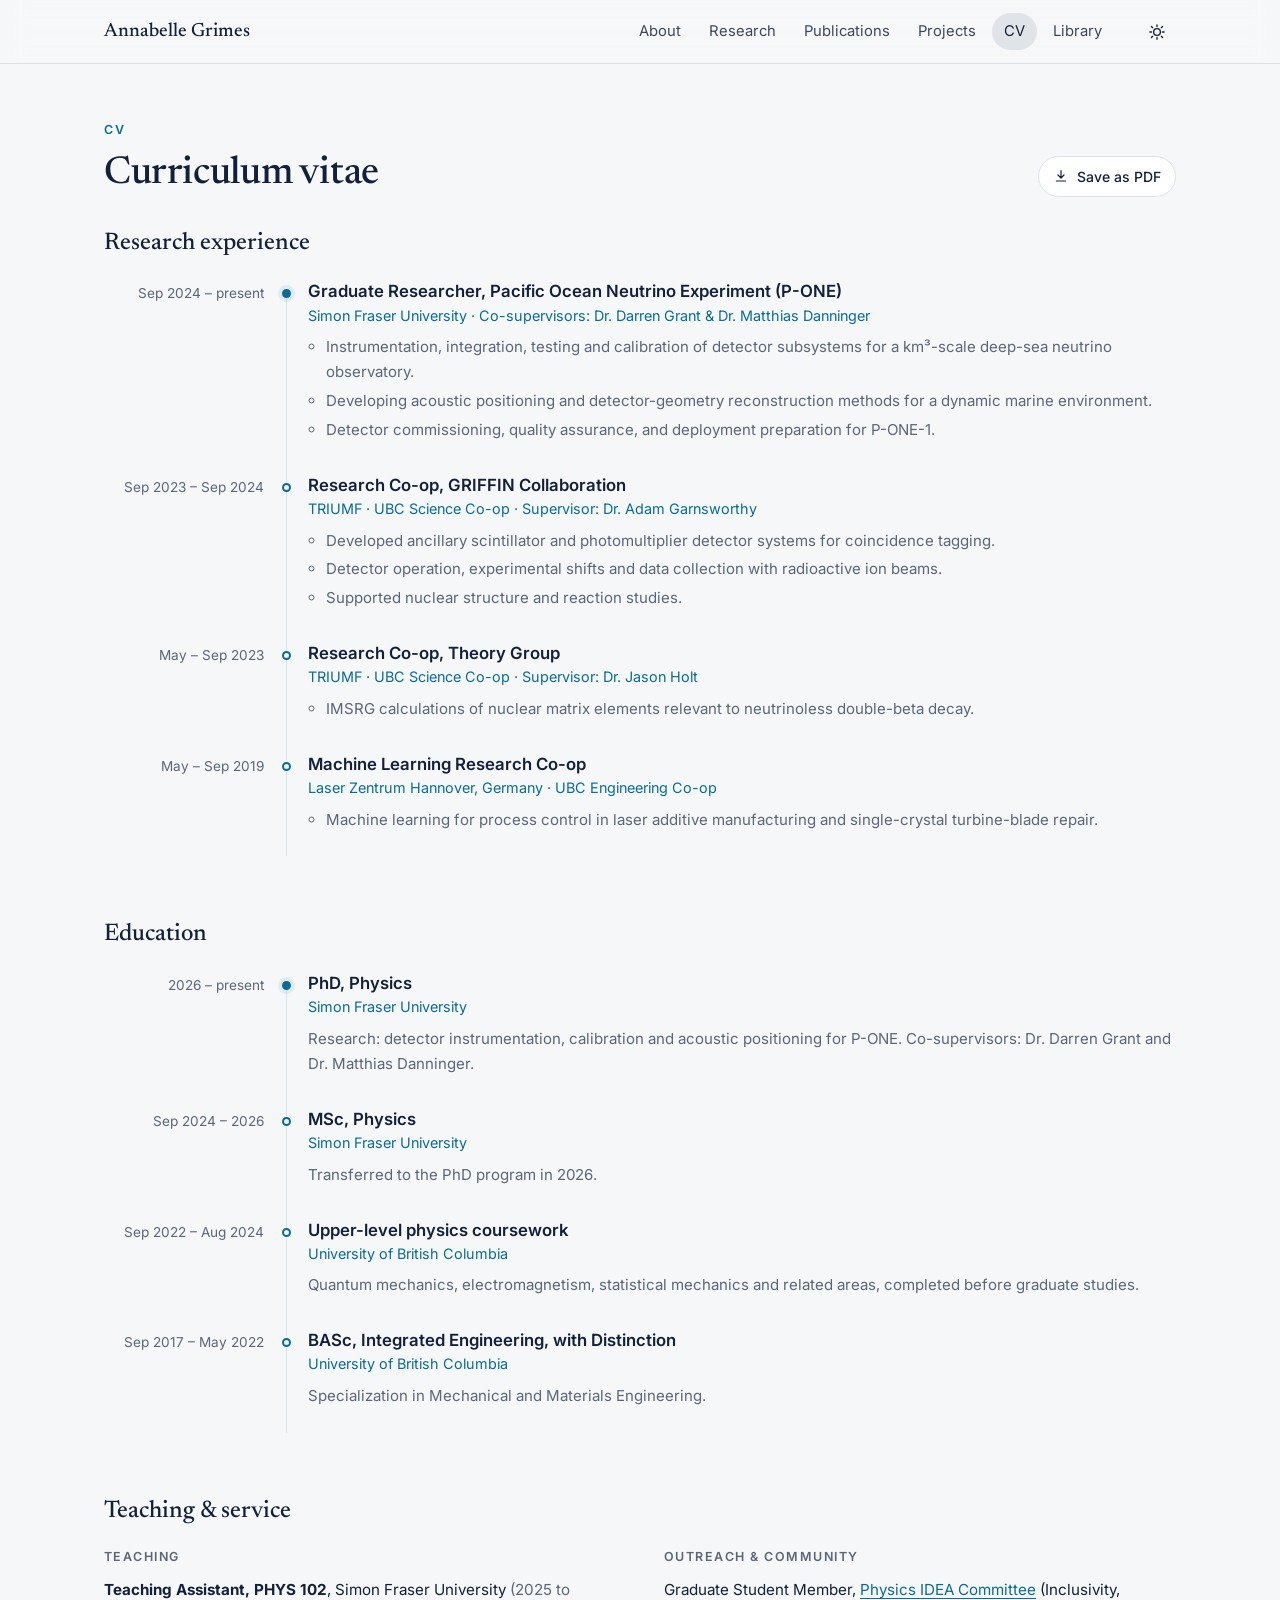
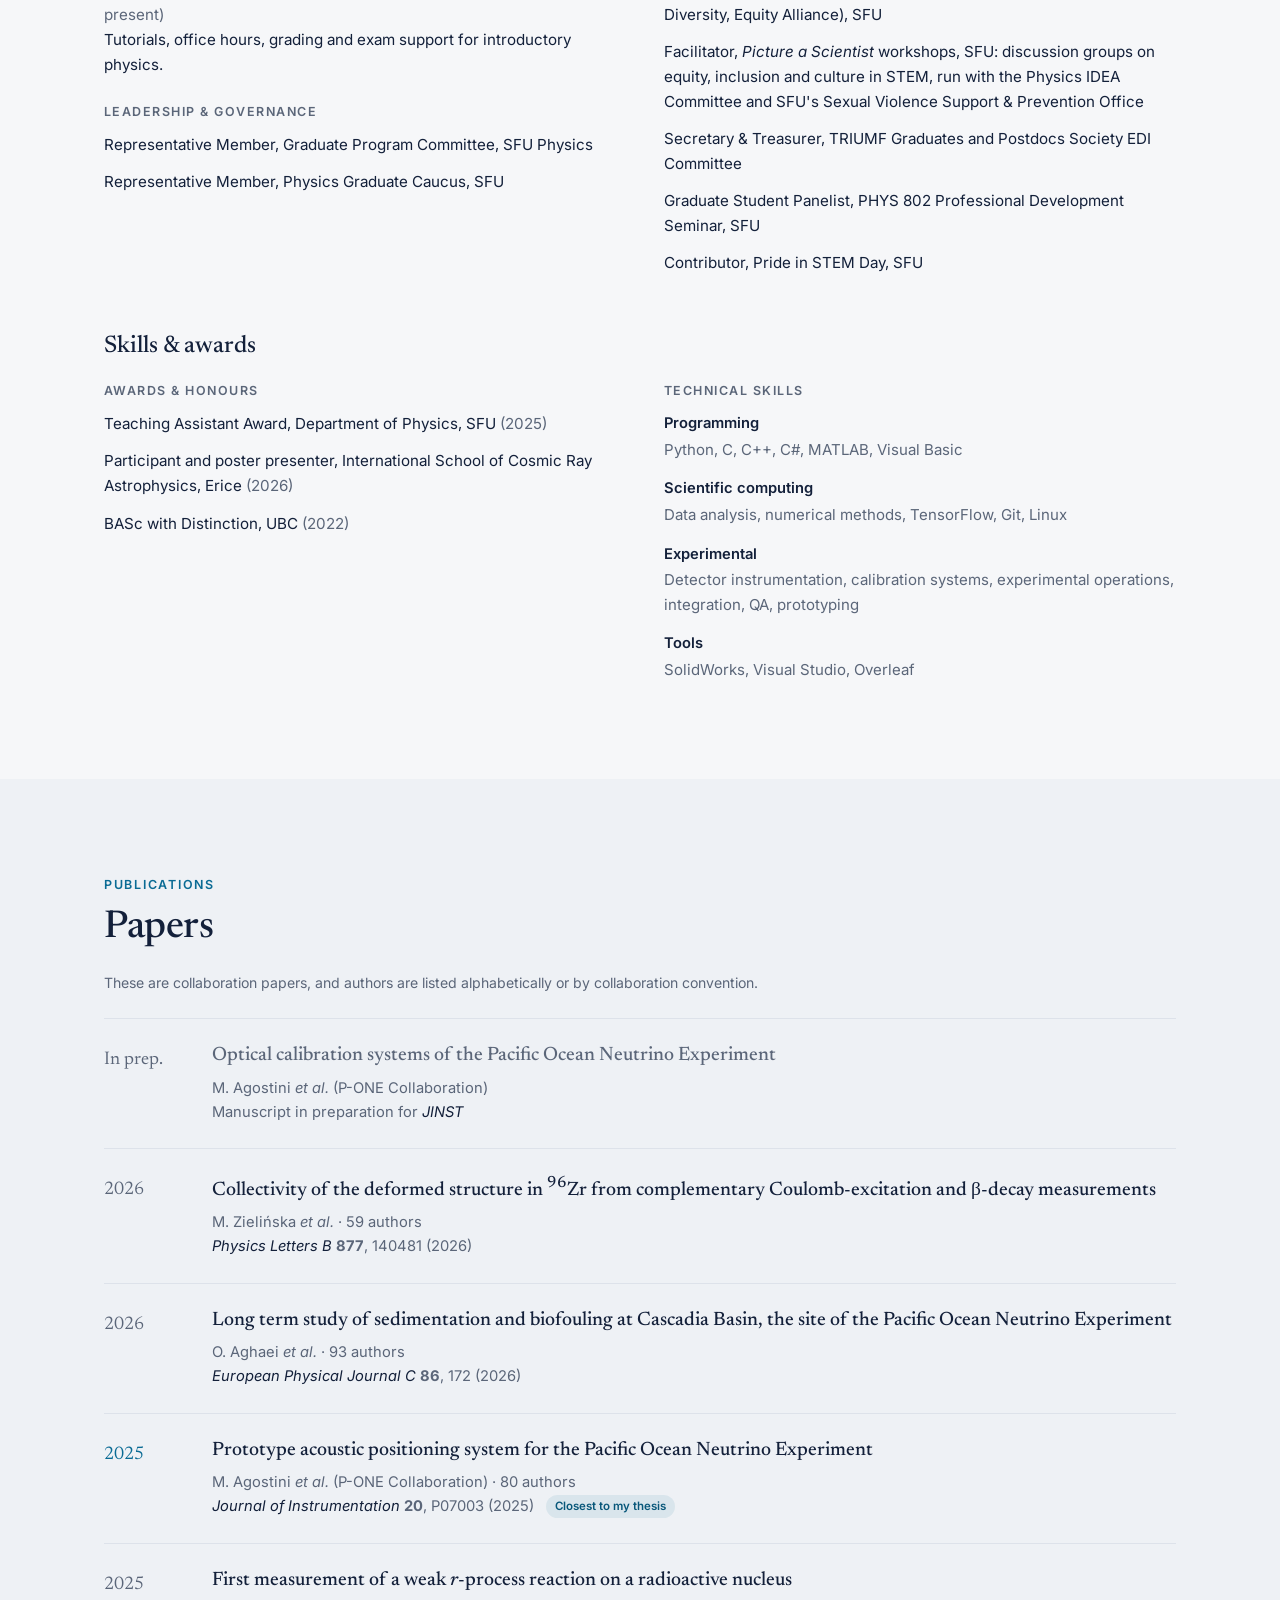
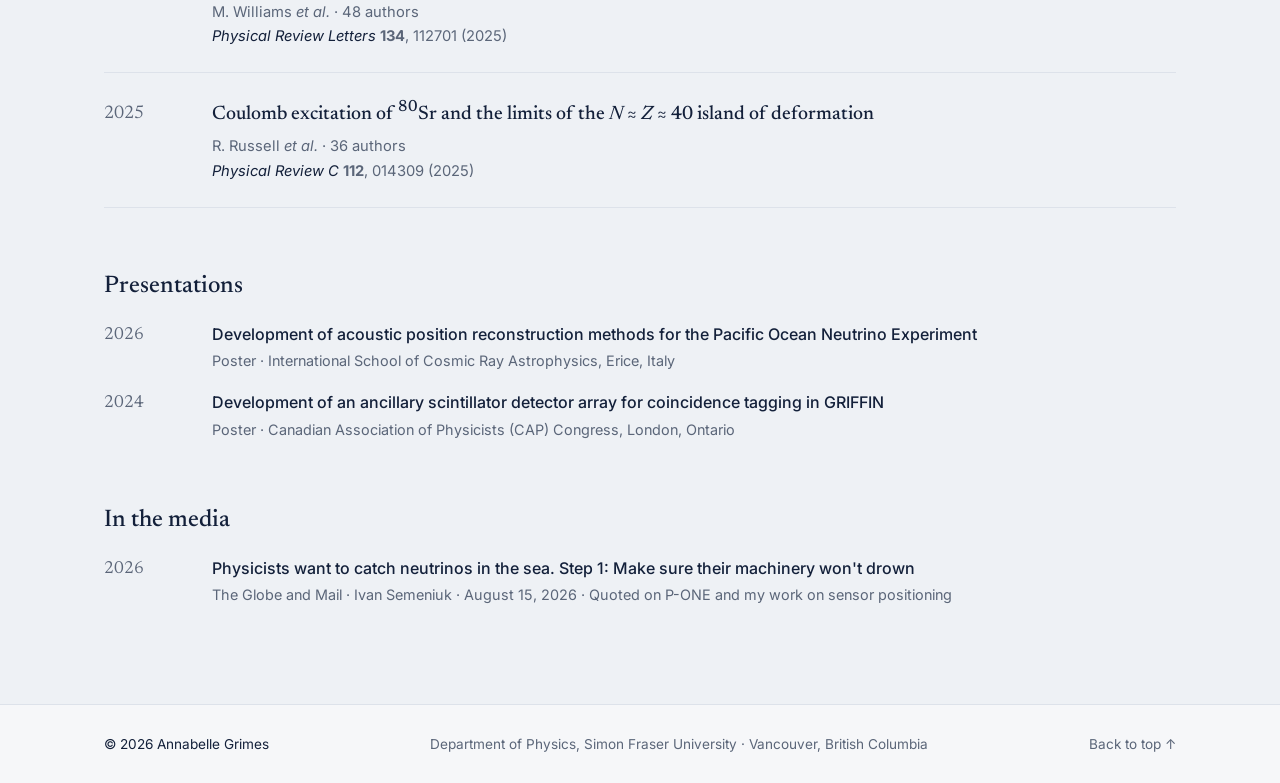
==== cv/index.html @ f2d8e297 "Restructure the site to read more easily; the CV gets its own page - Home order: About, Research, Pu" ====
<!doctype html>
<html lang="en">
<head>
  <meta charset="utf-8">
  <meta name="viewport" content="width=device-width, initial-scale=1">
  <title>CV — Annabelle Grimes</title>
  <meta name="description" content="Curriculum vitae of Annabelle Grimes, PhD candidate in physics at Simon Fraser University: research experience, education, teaching and service, skills, publications and presentations.">
  <meta name="author" content="Annabelle Grimes">
  <link rel="canonical" href="https://annabelle-grimes.com/cv/">
  <meta property="og:type" content="website">
  <meta property="og:title" content="CV — Annabelle Grimes">
  <meta property="og:description" content="Neutrino astronomy and detector instrumentation. PhD candidate at Simon Fraser University and member of the P-ONE Collaboration.">
  <meta property="og:url" content="https://annabelle-grimes.com/cv/">
  <meta property="og:image" content="https://annabelle-grimes.com/assets/annabelle-grimes-avatar.jpg">
  <meta name="theme-color" content="#06142a">
  <link rel="icon" href="../assets/favicon.svg" type="image/svg+xml">
  <link rel="preconnect" href="https://fonts.googleapis.com">
  <link rel="preconnect" href="https://fonts.gstatic.com" crossorigin>
  <link href="https://fonts.googleapis.com/css2?family=Inter:wght@400;500;600&family=Newsreader:opsz,wght@6..72,400;6..72,500;6..72,600&display=swap" rel="stylesheet">
  <link rel="stylesheet" href="../assets/style.css?v=20261107062000">
  <script>
    try { var t = localStorage.getItem('theme'); if (t) document.documentElement.setAttribute('data-theme', t); } catch (e) {}
  </script>
</head>
<body class="page-cv">
  <a class="skip" href="#main">Skip to content</a>

  <header class="nav nav--static" id="top">
    <div class="nav__inner">
      <a class="nav__brand" href="../">Annabelle Grimes</a>
      <nav aria-label="Primary">
        <ul class="nav__links" id="nav-links">
          <li><a href="../#about">About</a></li>
          <li><a href="../#research">Research</a></li>
          <li><a href="../#publications">Publications</a></li>
          <li><a href="../#projects">Projects</a></li>
          <li><a href="./" class="is-current" aria-current="page">CV</a></li>
          <li><a href="../library/">Library</a></li>
        </ul>
      </nav>
      <div class="nav__tools">
        <button class="icon-btn" id="theme-toggle" type="button" aria-label="Toggle dark mode">
          <svg class="i-sun" viewBox="0 0 24 24" width="18" height="18" aria-hidden="true"><circle cx="12" cy="12" r="4.5" fill="none" stroke="currentColor" stroke-width="1.8"/><path d="M12 2.5v2.2M12 19.3v2.2M4.6 4.6l1.6 1.6M17.8 17.8l1.6 1.6M2.5 12h2.2M19.3 12h2.2M4.6 19.4l1.6-1.6M17.8 6.2l1.6-1.6" stroke="currentColor" stroke-width="1.8" stroke-linecap="round"/></svg>
          <svg class="i-moon" viewBox="0 0 24 24" width="18" height="18" aria-hidden="true"><path d="M20 14.5A8 8 0 1 1 9.5 4a6.5 6.5 0 0 0 10.5 10.5Z" fill="none" stroke="currentColor" stroke-width="1.8" stroke-linejoin="round"/></svg>
        </button>
        <button class="icon-btn nav__menu" id="menu-toggle" type="button" aria-label="Open menu" aria-expanded="false" aria-controls="nav-links">
          <svg viewBox="0 0 24 24" width="20" height="20" aria-hidden="true"><path d="M4 7h16M4 12h16M4 17h16" stroke="currentColor" stroke-width="1.8" stroke-linecap="round"/></svg>
        </button>
      </div>
    </div>
  </header>

  <main id="main">
    <!-- ============ CV ============ -->
    <section class="section cv-page" id="cv" aria-labelledby="cv-title">
      <div class="wrap">
        <p class="kicker">CV</p>
        <div class="section__head">
          <h2 id="cv-title">Curriculum vitae</h2>
          <button class="btn btn--ghost btn--sm" id="print-cv" type="button">
            <svg viewBox="0 0 24 24" width="16" height="16" aria-hidden="true"><path d="M12 4v11m0 0-4.5-4.5M12 15l4.5-4.5M5 19.5h14" fill="none" stroke="currentColor" stroke-width="1.8" stroke-linecap="round" stroke-linejoin="round"/></svg>
            Save as PDF
          </button>
        </div>


        <div class="cv-print-head" aria-hidden="true">
          <strong>Annabelle Grimes</strong> PhD Candidate, Department of Physics, Simon Fraser University &middot; annabelle-grimes.com
        </div>

        <div class="panel" id="panel-exp">
          <h3 class="panel__print-title">Research experience</h3>
          <ol class="timeline">
            <li>
              <div class="tl__when">Sep 2024 &ndash; present</div>
              <div class="tl__what">
                <h4>Graduate Researcher, Pacific Ocean Neutrino Experiment (P-ONE)</h4>
                <p class="tl__org">Simon Fraser University &middot; Co-supervisors: Dr. Darren Grant &amp; Dr. Matthias Danninger</p>
                <ul>
                  <li>Instrumentation, integration, testing and calibration of detector subsystems for a km&sup3;-scale deep-sea neutrino observatory.</li>
                  <li>Developing acoustic positioning and detector-geometry reconstruction methods for a dynamic marine environment.</li>
                  <li>Detector commissioning, quality assurance, and deployment preparation for P-ONE-1.</li>
                </ul>
              </div>
            </li>
            <li>
              <div class="tl__when">Sep 2023 &ndash; Sep 2024</div>
              <div class="tl__what">
                <h4>Research Co-op, GRIFFIN Collaboration</h4>
                <p class="tl__org">TRIUMF &middot; UBC Science Co-op &middot; Supervisor: Dr. Adam Garnsworthy</p>
                <ul>
                  <li>Developed ancillary scintillator and photomultiplier detector systems for coincidence tagging.</li>
                  <li>Detector operation, experimental shifts and data collection with radioactive ion beams.</li>
                  <li>Supported nuclear structure and reaction studies.</li>
                </ul>
              </div>
            </li>
            <li>
              <div class="tl__when">May &ndash; Sep 2023</div>
              <div class="tl__what">
                <h4>Research Co-op, Theory Group</h4>
                <p class="tl__org">TRIUMF &middot; UBC Science Co-op &middot; Supervisor: Dr. Jason Holt</p>
                <ul>
                  <li>IMSRG calculations of nuclear matrix elements relevant to neutrinoless double-beta decay.</li>
                </ul>
              </div>
            </li>
            <li>
              <div class="tl__when">May &ndash; Sep 2019</div>
              <div class="tl__what">
                <h4>Machine Learning Research Co-op</h4>
                <p class="tl__org">Laser Zentrum Hannover, Germany &middot; UBC Engineering Co-op</p>
                <ul>
                  <li>Machine learning for process control in laser additive manufacturing and single-crystal turbine-blade repair.</li>
                </ul>
              </div>
            </li>
          </ol>
        </div>

        <div class="panel" id="panel-edu">
          <h3 class="panel__print-title">Education</h3>
          <ol class="timeline">
            <li>
              <div class="tl__when">2026 &ndash; present</div>
              <div class="tl__what">
                <h4>PhD, Physics</h4>
                <p class="tl__org">Simon Fraser University</p>
                <p>Research: detector instrumentation, calibration and acoustic positioning for P-ONE. Co-supervisors: Dr. Darren Grant and Dr. Matthias Danninger.</p>
              </div>
            </li>
            <li>
              <div class="tl__when">Sep 2024 &ndash; 2026</div>
              <div class="tl__what">
                <h4>MSc, Physics</h4>
                <p class="tl__org">Simon Fraser University</p>
                <p>Transferred to the PhD program in 2026.</p>
              </div>
            </li>
            <li>
              <div class="tl__when">Sep 2022 &ndash; Aug 2024</div>
              <div class="tl__what">
                <h4>Upper-level physics coursework</h4>
                <p class="tl__org">University of British Columbia</p>
                <p>Quantum mechanics, electromagnetism, statistical mechanics and related areas, completed before graduate studies.</p>
              </div>
            </li>
            <li>
              <div class="tl__when">Sep 2017 &ndash; May 2022</div>
              <div class="tl__what">
                <h4>BASc, Integrated Engineering, with Distinction</h4>
                <p class="tl__org">University of British Columbia</p>
                <p>Specialization in Mechanical and Materials Engineering.</p>
              </div>
            </li>
          </ol>
        </div>

        <div class="panel" id="panel-svc">
          <h3 class="panel__print-title">Teaching &amp; service</h3>
          <div class="cols">
            <div>
              <h4 class="mini">Teaching</h4>
              <ul class="plain">
                <li><strong>Teaching Assistant, PHYS 102</strong>, Simon Fraser University <span class="muted">(2025 to present)</span><br>
                  Tutorials, office hours, grading and exam support for introductory physics.</li>
              </ul>
              <h4 class="mini">Leadership &amp; governance</h4>
              <ul class="plain">
                <li>Representative Member, Graduate Program Committee, SFU Physics</li>
                <li>Representative Member, Physics Graduate Caucus, SFU</li>
              </ul>
            </div>
            <div>
              <h4 class="mini">Outreach &amp; community</h4>
              <ul class="plain">
                <li>Graduate Student Member, <a href="https://www.sfu.ca/physics/idea/IDEA_Committee.html" target="_blank" rel="noopener">Physics IDEA Committee</a> (Inclusivity, Diversity, Equity Alliance), SFU</li>
                <li>Facilitator, <em>Picture a Scientist</em> workshops, SFU: discussion groups on equity, inclusion and culture in STEM, run with the Physics IDEA Committee and SFU's Sexual Violence Support &amp; Prevention Office</li>
                <li>Secretary &amp; Treasurer, TRIUMF Graduates and Postdocs Society EDI Committee</li>
                <li>Graduate Student Panelist, PHYS 802 Professional Development Seminar, SFU</li>
                <li>Contributor, Pride in STEM Day, SFU</li>
              </ul>
            </div>
          </div>
        </div>

        <div class="panel" id="panel-skl">
          <h3 class="panel__print-title">Skills &amp; awards</h3>
          <div class="cols">
            <div>
              <h4 class="mini">Awards &amp; honours</h4>
              <ul class="plain">
                <li>Teaching Assistant Award, Department of Physics, SFU <span class="muted">(2025)</span></li>
                <li>Participant and poster presenter, International School of Cosmic Ray Astrophysics, Erice <span class="muted">(2026)</span></li>
                <li>BASc with Distinction, UBC <span class="muted">(2022)</span></li>
              </ul>
            </div>
            <div>
              <h4 class="mini">Technical skills</h4>
              <dl class="skills">
                <div><dt>Programming</dt><dd>Python, C, C++, C#, MATLAB, Visual Basic</dd></div>
                <div><dt>Scientific computing</dt><dd>Data analysis, numerical methods, TensorFlow, Git, Linux</dd></div>
                <div><dt>Experimental</dt><dd>Detector instrumentation, calibration systems, experimental operations, integration, QA, prototyping</dd></div>
                <div><dt>Tools</dt><dd>SolidWorks, Visual Studio, Overleaf</dd></div>
              </dl>
            </div>
          </div>
        </div>
      </div>
    </section>

    <!-- ============ PUBLICATIONS ============ -->
    <section class="section section--alt" id="publications" aria-labelledby="pubs-title">
      <div class="wrap">
        <p class="kicker">Publications</p>
        <div class="section__head">
          <h2 id="pubs-title">Papers</h2>
        </div>
        <p class="note">These are collaboration papers, and authors are listed alphabetically or by collaboration convention.</p>

        <ol class="pubs" id="pub-list">
          <li class="pub pub--prep" data-topic="neutrino" data-year="2026">
            <div class="pub__year">In prep.</div>
            <div class="pub__body">
              <h3 class="pub__title">Optical calibration systems of the Pacific Ocean Neutrino Experiment</h3>
              <p class="pub__authors">M. Agostini <em>et al.</em> (P-ONE Collaboration)</p>
              <p class="pub__venue">Manuscript in preparation for <em>JINST</em></p>
            </div>
          </li>

          <li class="pub" data-topic="nuclear" data-year="2026" data-key="Zielinska:2026ego">
            <div class="pub__year">2026</div>
            <div class="pub__body">
              <h3 class="pub__title">Collectivity of the deformed structure in <sup>96</sup>Zr from complementary Coulomb-excitation and &beta;-decay measurements</h3>
              <p class="pub__authors">M. Zieli&nacute;ska <em>et al.</em> &middot; 59 authors</p>
              <p class="pub__venue"><em>Physics Letters B</em> <strong>877</strong>, 140481 (2026)</p>
            </div>
          </li>

          <li class="pub" id="pub-epjc2026" data-topic="neutrino" data-year="2026" data-key="Aghaei:2025cvt">
            <div class="pub__year">2026</div>
            <div class="pub__body">
              <h3 class="pub__title">Long term study of sedimentation and biofouling at Cascadia Basin, the site of the Pacific Ocean Neutrino Experiment</h3>
              <p class="pub__authors">O. Aghaei <em>et al.</em> &middot; 93 authors</p>
              <p class="pub__venue"><em>European Physical Journal C</em> <strong>86</strong>, 172 (2026)</p>
            </div>
          </li>

          <li class="pub pub--key" id="pub-jinst2025" data-topic="neutrino" data-year="2025" data-key="P-ONE:2025nre">
            <div class="pub__year">2025</div>
            <div class="pub__body">
              <h3 class="pub__title">Prototype acoustic positioning system for the Pacific Ocean Neutrino Experiment</h3>
              <p class="pub__authors">M. Agostini <em>et al.</em> (P-ONE Collaboration) &middot; 80 authors</p>
              <p class="pub__venue"><em>Journal of Instrumentation</em> <strong>20</strong>, P07003 (2025) <span class="flag">Closest to my thesis</span></p>
            </div>
          </li>

          <li class="pub" data-topic="nuclear" data-year="2025" data-key="Williams:2025yrp">
            <div class="pub__year">2025</div>
            <div class="pub__body">
              <h3 class="pub__title">First measurement of a weak <i>r</i>-process reaction on a radioactive nucleus</h3>
              <p class="pub__authors">M. Williams <em>et al.</em> &middot; 48 authors</p>
              <p class="pub__venue"><em>Physical Review Letters</em> <strong>134</strong>, 112701 (2025)</p>
            </div>
          </li>

          <li class="pub" data-topic="nuclear" data-year="2025" data-key="Russell:2024gxd">
            <div class="pub__year">2025</div>
            <div class="pub__body">
              <h3 class="pub__title">Coulomb excitation of <sup>80</sup>Sr and the limits of the <i>N</i>&nbsp;&asymp;&nbsp;<i>Z</i>&nbsp;&asymp;&nbsp;40 island of deformation</h3>
              <p class="pub__authors">R. Russell <em>et al.</em> &middot; 36 authors</p>
              <p class="pub__venue"><em>Physical Review C</em> <strong>112</strong>, 014309 (2025)</p>
            </div>
          </li>
        </ol>

        <h3 class="subhead">Presentations</h3>
        <ul class="talks">
          <li>
            <span class="talks__year">2026</span>
            <div><strong>Development of acoustic position reconstruction methods for the Pacific Ocean Neutrino Experiment</strong>
              <span class="muted">Poster &middot; International School of Cosmic Ray Astrophysics, Erice, Italy</span></div>
          </li>
          <li>
            <span class="talks__year">2024</span>
            <div><strong>Development of an ancillary scintillator detector array for coincidence tagging in GRIFFIN</strong>
              <span class="muted">Poster &middot; Canadian Association of Physicists (CAP) Congress, London, Ontario</span></div>
          </li>
        </ul>

        <h3 class="subhead">In the media</h3>
        <ul class="talks">
          <li>
            <span class="talks__year">2026</span>
            <div><strong><a href="https://www.theglobeandmail.com/canada/science/article-what-are-neutrinos-particles-pacific-ocean/" target="_blank" rel="noopener">Physicists want to catch neutrinos in the sea. Step 1: Make sure their machinery won't drown</a></strong>
              <span class="muted">The Globe and Mail &middot; Ivan Semeniuk &middot; August 15, 2026 &middot; Quoted on P-ONE and my work on sensor positioning</span></div>
          </li>
        </ul>
      </div>
    </section>

  </main>

  <footer class="footer">
    <div class="wrap footer__inner">
      <span>&copy; <span id="year">2026</span> Annabelle Grimes</span>
      <span class="muted">Department of Physics, Simon Fraser University &middot; Vancouver, British Columbia</span>
      <a href="#top" class="muted">Back to top &uarr;</a>
    </div>
  </footer>

  <div class="toast" id="toast" role="status" aria-live="polite"></div>
  <script src="../assets/main.js?v=20261105163318" defer></script>
</body>
</html>
---- assets/style.css ----
/* ==========================================================
   annabelle-grimes.com
   ========================================================== */

:root {
  --bg: #f6f7f9;
  --bg-alt: #eef1f5;
  --surface: #ffffff;
  --text: #13203a;
  --muted: #5b6679;
  --line: #dde2ea;
  --accent: #0a6b94;
  --accent-strong: #08577a;
  --accent-soft: rgba(10, 107, 148, 0.09);
  --live: #0f7d5c;
  --live-soft: rgba(15, 125, 92, 0.1);
  --shadow: 0 1px 2px rgba(19, 32, 58, 0.05), 0 4px 16px rgba(19, 32, 58, 0.06);
  --shadow-hover: 0 2px 4px rgba(19, 32, 58, 0.06), 0 12px 32px rgba(19, 32, 58, 0.1);
  --radius: 14px;
  --serif: "Newsreader", Georgia, "Times New Roman", serif;
  --sans: "Inter", system-ui, -apple-system, "Segoe UI", Roboto, sans-serif;
  --nav-h: 64px;
  color-scheme: light;
}

@media (prefers-color-scheme: dark) {
  :root:not([data-theme="light"]) {
    --bg: #0a111e;
    --bg-alt: #0d1626;
    --surface: #121c2e;
    --text: #e5ebf4;
    --muted: #97a3b6;
    --line: #223049;
    --accent: #5cc8ee;
    --accent-strong: #8ad8f3;
    --accent-soft: rgba(92, 200, 238, 0.1);
    --live: #4fd1a5;
    --live-soft: rgba(79, 209, 165, 0.12);
    --shadow: 0 1px 2px rgba(0, 0, 0, 0.3);
    --shadow-hover: 0 8px 28px rgba(0, 0, 0, 0.45);
    color-scheme: dark;
  }
}
:root[data-theme="dark"] {
  --bg: #0a111e;
  --bg-alt: #0d1626;
  --surface: #121c2e;
  --text: #e5ebf4;
  --muted: #97a3b6;
  --line: #223049;
  --accent: #5cc8ee;
  --accent-strong: #8ad8f3;
  --accent-soft: rgba(92, 200, 238, 0.1);
  --live: #4fd1a5;
  --live-soft: rgba(79, 209, 165, 0.12);
  --shadow: 0 1px 2px rgba(0, 0, 0, 0.3);
  --shadow-hover: 0 8px 28px rgba(0, 0, 0, 0.45);
  color-scheme: dark;
}

*, *::before, *::after { box-sizing: border-box; }
html { scroll-behavior: smooth; scroll-padding-top: calc(var(--nav-h) + 12px); -webkit-text-size-adjust: 100%; }
body {
  margin: 0;
  background: var(--bg);
  color: var(--text);
  font-family: var(--sans);
  font-size: 16px;
  line-height: 1.65;
  -webkit-font-smoothing: antialiased;
  overflow-x: hidden;
}
img, svg, canvas { display: block; }
a { color: var(--accent); text-decoration-thickness: 1px; text-underline-offset: 3px; }
a:hover { color: var(--accent-strong); }
button { font: inherit; color: inherit; }
:focus-visible { outline: 2px solid var(--accent); outline-offset: 3px; border-radius: 6px; }
h1, h2, h3, h4 { margin: 0; line-height: 1.2; font-weight: 500; }
h2 { font-family: var(--serif); font-size: clamp(1.75rem, 3.2vw, 2.4rem); letter-spacing: -0.01em; }
p { margin: 0 0 1em; }
.muted { color: var(--muted); }
.sr-only { position: absolute; width: 1px; height: 1px; overflow: hidden; clip: rect(0 0 0 0); white-space: nowrap; }
.skip { position: absolute; left: -999px; top: 8px; z-index: 100; background: var(--surface); padding: 8px 14px; border-radius: 8px; }
.skip:focus { left: 16px; }

.wrap { width: 100%; max-width: 1120px; margin: 0 auto; padding: 0 24px; }
@media (max-width: 600px) { .wrap { padding: 0 16px; } }

/* ---------- Nav ---------- */
.nav {
  position: fixed; inset: 0 0 auto 0; z-index: 50;
  height: var(--nav-h);
  transition: background-color .25s, border-color .25s, box-shadow .25s;
  border-bottom: 1px solid transparent;
  color: #e9f1fb;
}
.nav.is-solid {
  background: color-mix(in srgb, var(--bg) 88%, transparent);
  backdrop-filter: saturate(160%) blur(12px);
  -webkit-backdrop-filter: saturate(160%) blur(12px);
  border-bottom-color: var(--line);
  color: var(--text);
}
.nav__inner { max-width: 1120px; height: 100%; margin: 0 auto; padding: 0 24px; display: flex; align-items: center; gap: 24px; }
.nav__brand { font-family: var(--serif); font-size: 1.2rem; font-weight: 500; color: inherit; text-decoration: none; margin-right: auto; white-space: nowrap; }
.nav__brand:hover { color: inherit; }
.nav__links { display: flex; gap: 4px; list-style: none; margin: 0; padding: 0; }
.nav__links a { display: block; padding: 6px 12px; border-radius: 999px; color: inherit; text-decoration: none; font-size: .925rem; opacity: .82; transition: opacity .2s, background-color .2s; }
.nav__links a:hover { opacity: 1; background: rgba(127, 140, 160, .14); }
.nav__links a.is-current { opacity: 1; background: rgba(127, 140, 160, .18); }
.nav__tools { display: flex; gap: 6px; }
.icon-btn { display: grid; place-items: center; width: 38px; height: 38px; border: 0; border-radius: 999px; background: transparent; cursor: pointer; color: inherit; }
.icon-btn:hover { background: rgba(127, 140, 160, .16); }
.i-moon { display: none; }
:root[data-theme="dark"] .i-sun { display: none; }
:root[data-theme="dark"] .i-moon { display: block; }
@media (prefers-color-scheme: dark) {
  :root:not([data-theme="light"]) .i-sun { display: none; }
  :root:not([data-theme="light"]) .i-moon { display: block; }
}
.nav__menu { display: none; }

@media (max-width: 760px) {
  .nav__inner { padding: 0 16px; gap: 8px; }
  .nav__menu { display: grid; }
  .nav nav { position: absolute; top: var(--nav-h); left: 0; right: 0; }
  .nav__links {
    flex-direction: column; gap: 0; padding: 8px 16px 16px;
    background: var(--bg); color: var(--text); border-bottom: 1px solid var(--line);
    box-shadow: var(--shadow-hover);
    display: none;
  }
  .nav__links.is-open { display: flex; }
  .nav__links a { padding: 12px 8px; border-radius: 8px; font-size: 1rem; }
}

/* ---------- Hero ---------- */
.hero {
  position: relative;
  min-height: min(92vh, 860px);
  display: flex; align-items: center;
  padding: calc(var(--nav-h) + 48px) 0 96px;
  background: radial-gradient(120% 90% at 70% 0%, #0f3a63 0%, #071c36 45%, #030b17 100%);
  color: #eaf2fb;
  overflow: hidden;
  isolation: isolate;
}
.hero__canvas { position: absolute; inset: 0; width: 100%; height: 100%; z-index: -2; cursor: crosshair; }
.hero__shade {
  position: absolute; inset: 0; z-index: -1; pointer-events: none;
  background: linear-gradient(90deg, rgba(3, 11, 23, .82) 0%, rgba(3, 11, 23, .55) 42%, rgba(3, 11, 23, 0) 72%);
}
.hero__content { position: relative; pointer-events: none; }
.hero__content a, .hero__content button { pointer-events: auto; }
.eyebrow { font-size: .8rem; letter-spacing: .14em; text-transform: uppercase; color: #8fd6f2; margin-bottom: 18px; font-weight: 500; }
.hero h1 { font-family: var(--serif); font-weight: 400; font-size: clamp(2.8rem, 7vw, 5.2rem); letter-spacing: -0.02em; line-height: 1.02; margin-bottom: 24px; }
.hero__lede { max-width: 36rem; font-size: clamp(1.05rem, 1.6vw, 1.2rem); color: #c6d4e6; line-height: 1.7; }
.hero__lede strong { color: #fff; font-weight: 500; }
.hero__actions { display: flex; flex-wrap: wrap; gap: 12px; margin-top: 32px; }
.hero__hint {
  position: absolute; left: 50%; bottom: 22px; transform: translateX(-50%);
  margin: 0; font-size: .78rem; color: #8ea4bf; display: flex; align-items: center; gap: 8px;
  white-space: nowrap; pointer-events: none; transition: opacity .6s;
}
.hero__hint .dot { width: 6px; height: 6px; border-radius: 50%; background: #66d4f5; box-shadow: 0 0 10px #66d4f5; animation: pulse 2.4s ease-in-out infinite; }
@keyframes pulse { 50% { opacity: .35; } }
@media (max-width: 600px) {
  .hero { min-height: auto; padding: calc(var(--nav-h) + 40px) 0 88px; }
  .hero__shade { background: linear-gradient(180deg, rgba(3, 11, 23, .55), rgba(3, 11, 23, .72)); }
  .hero__hint { white-space: normal; text-align: center; width: calc(100% - 32px); justify-content: center; }
}

/* ---------- Buttons ---------- */
.btn {
  display: inline-flex; align-items: center; gap: 8px;
  padding: 11px 20px; border-radius: 999px;
  font-size: .95rem; font-weight: 500; text-decoration: none; cursor: pointer;
  border: 1px solid transparent; transition: transform .15s, background-color .2s, border-color .2s, color .2s;
}
.btn:hover { transform: translateY(-1px); }
.btn--primary { background: #5cc8ee; color: #04172b; }
.btn--primary:hover { background: #86d8f4; color: #04172b; }
.btn--ghost { border-color: rgba(200, 220, 240, .35); color: inherit; background: transparent; }
.hero .btn--ghost:hover { background: rgba(255, 255, 255, .08); color: #fff; }
.section .btn--ghost { border-color: var(--line); color: var(--text); background: var(--surface); }
.section .btn--ghost:hover { border-color: var(--accent); color: var(--accent); }
.btn--sm { padding: 8px 14px; font-size: .875rem; }

/* ---------- Sections ---------- */
.section { padding: 96px 0; }
.section--alt { background: var(--bg-alt); }
@media (max-width: 600px) { .section { padding: 64px 0; } }
.kicker { font-size: .78rem; letter-spacing: .14em; text-transform: uppercase; color: var(--accent); font-weight: 600; margin-bottom: 10px; }
.section__head { display: flex; align-items: flex-end; justify-content: space-between; gap: 20px 32px; flex-wrap: wrap; margin-bottom: 32px; }

/* reveal on scroll */
.reveal { opacity: 0; transform: translateY(14px); transition: opacity .7s ease, transform .7s ease; }
.reveal.is-in { opacity: 1; transform: none; }

/* ---------- About ---------- */
.about { display: grid; grid-template-columns: minmax(0, 1.55fr) minmax(0, 1fr); gap: 56px; align-items: start; }
.about h2 { margin-bottom: 24px; max-width: 22ch; }
.about__text p { font-size: 1.05rem; color: var(--text); max-width: 62ch; }
.facts { background: var(--surface); border: 1px solid var(--line); border-radius: var(--radius); padding: 26px; box-shadow: var(--shadow); }
.facts dl { margin: 0 0 20px; display: grid; gap: 14px; }
.facts dt { font-size: .75rem; letter-spacing: .1em; text-transform: uppercase; color: var(--muted); font-weight: 600; }
.facts dd { margin: 2px 0 0; font-size: .97rem; }
@media (max-width: 860px) { .about { grid-template-columns: 1fr; gap: 32px; } }

.tags { display: flex; flex-wrap: wrap; gap: 8px; list-style: none; margin: 0; padding: 0; }
.tags li { font-size: .8rem; padding: 4px 11px; border-radius: 999px; background: var(--accent-soft); color: var(--accent-strong); }
.tags--sm li { font-size: .75rem; padding: 3px 9px; background: transparent; border: 1px solid var(--line); color: var(--muted); }

/* ---------- Chips ---------- */
.chips { display: flex; flex-wrap: wrap; gap: 8px; }
.chip {
  padding: 7px 14px; border-radius: 999px; border: 1px solid var(--line); background: var(--surface);
  font-size: .85rem; cursor: pointer; color: var(--muted); transition: all .18s;
}
.chip:hover { color: var(--text); border-color: var(--muted); }
.chip.is-active { background: var(--text); border-color: var(--text); color: var(--bg); }

/* ---------- Project cards ---------- */
.cards { display: grid; grid-template-columns: repeat(auto-fill, minmax(min(100%, 320px), 1fr)); gap: 20px; }
.card {
  background: var(--surface); border: 1px solid var(--line); border-radius: var(--radius);
  padding: 24px; display: flex; flex-direction: column; gap: 12px;
  box-shadow: var(--shadow); transition: transform .2s, box-shadow .2s, border-color .2s, opacity .25s;
}
.card:hover { transform: translateY(-3px); box-shadow: var(--shadow-hover); }
.card--feature { grid-column: span 2; border-color: color-mix(in srgb, var(--accent) 35%, var(--line)); background: linear-gradient(160deg, var(--accent-soft), transparent 55%), var(--surface); }
@media (max-width: 760px) { .card--feature { grid-column: auto; } }
.card.is-hidden { display: none; }
.card__top { display: flex; justify-content: space-between; align-items: center; gap: 12px; font-size: .8rem; }
.card__where { color: var(--muted); text-align: right; }
.card h3 { font-family: var(--serif); font-size: 1.35rem; font-weight: 500; }
.card p { margin: 0; color: var(--muted); font-size: .95rem; }
.card details { font-size: .93rem; }
.card summary { cursor: pointer; color: var(--accent); font-weight: 500; list-style: none; display: inline-flex; align-items: center; gap: 6px; }
.card summary::-webkit-details-marker { display: none; }
.card summary::after { content: "+"; font-size: 1.1em; line-height: 1; transition: transform .2s; }
.card details[open] summary::after { transform: rotate(45deg); }
.card details p { margin-top: 10px; }
.card .tags { margin-top: auto; padding-top: 4px; }
.card__links { display: flex; gap: 18px; margin-top: auto; padding-top: 4px; }

.badge { font-size: .72rem; font-weight: 600; letter-spacing: .04em; padding: 3px 10px; border-radius: 999px; background: var(--accent-soft); color: var(--accent-strong); white-space: nowrap; }
.badge--live { background: var(--live-soft); color: var(--live); display: inline-flex; align-items: center; gap: 6px; }
.badge--live::before { content: ""; width: 6px; height: 6px; border-radius: 50%; background: currentColor; animation: pulse 2.4s ease-in-out infinite; }
.badge--muted { background: transparent; border: 1px solid var(--line); color: var(--muted); }

.link-arrow { font-weight: 500; font-size: .93rem; text-decoration: none; }
.link-arrow::after { content: " \2192"; display: inline-block; transition: transform .2s; }
.link-arrow:hover::after { transform: translateX(3px); }
.link-arrow--quiet { color: var(--muted); }

/* ---------- Publications ---------- */
.pub-tools { display: flex; flex-wrap: wrap; gap: 12px; align-items: center; }
.search { display: flex; align-items: center; gap: 8px; padding: 0 14px; height: 38px; border: 1px solid var(--line); border-radius: 999px; background: var(--surface); color: var(--muted); min-width: min(100%, 280px); }
.search:focus-within { border-color: var(--accent); }
.search input { border: 0; outline: 0; background: transparent; font: inherit; font-size: .9rem; color: var(--text); width: 100%; min-width: 0; }
.note { font-size: .88rem; color: var(--muted); margin: -12px 0 24px; }
.count { color: var(--text); font-weight: 500; }

.pubs { list-style: none; margin: 0; padding: 0; border-top: 1px solid var(--line); }
.pub { display: grid; grid-template-columns: 88px minmax(0, 1fr); gap: 20px; padding: 24px 0; border-bottom: 1px solid var(--line); transition: background-color .3s; }
.pub.is-hidden { display: none; }
.pub.is-flash { background: var(--accent-soft); }
.pub__year { font-family: var(--serif); font-size: 1.15rem; color: var(--muted); padding-top: 2px; }
.pub__title { font-family: var(--serif); font-size: 1.22rem; font-weight: 500; line-height: 1.35; margin-bottom: 6px; }
.pub__authors, .pub__venue { margin: 0; font-size: .92rem; color: var(--muted); }
.pub__venue em { color: var(--text); }
.pub__actions { display: flex; flex-wrap: wrap; gap: 8px; margin-top: 12px; }
.pill {
  font-size: .8rem; font-weight: 500; padding: 4px 12px; border-radius: 999px; border: 1px solid var(--line);
  background: var(--surface); color: var(--text); text-decoration: none; cursor: pointer; transition: all .15s;
}
.pill:hover, .pill[aria-expanded="true"] { border-color: var(--accent); color: var(--accent); }
.pub__abstract { margin-top: 14px; padding: 16px 18px; border-left: 3px solid var(--accent); background: var(--surface); border-radius: 0 10px 10px 0; font-size: .92rem; line-height: 1.7; }
.pub__abstract p { margin: 0; }
.pub--prep .pub__title { color: var(--muted); }
.pub--key .pub__year { color: var(--accent); }
.flag { display: inline-block; margin-left: 8px; font-size: .72rem; font-weight: 600; padding: 2px 9px; border-radius: 999px; background: var(--accent-soft); color: var(--accent-strong); vertical-align: 1px; }
.empty { color: var(--muted); padding: 24px 0; }
@media (max-width: 600px) {
  .pub { grid-template-columns: 1fr; gap: 6px; }
  .pub__year { font-size: .95rem; }
}

.subhead { font-family: var(--serif); font-size: 1.5rem; margin: 64px 0 20px; }
.talks { list-style: none; margin: 0; padding: 0; display: grid; gap: 16px; }
.talks li { display: grid; grid-template-columns: 88px minmax(0, 1fr); gap: 20px; }
.talks strong { font-weight: 500; display: block; }
.talks .muted { font-size: .9rem; }
.talks__year { font-family: var(--serif); color: var(--muted); font-size: 1.1rem; }
@media (max-width: 600px) { .talks li { grid-template-columns: 1fr; gap: 2px; } }

/* ---------- CV ---------- */
.tabs { display: flex; gap: 4px; border-bottom: 1px solid var(--line); margin-bottom: 32px; overflow-x: auto; scrollbar-width: none; }
.tabs::-webkit-scrollbar { display: none; }
.tabs [role="tab"] {
  border: 0; background: transparent; padding: 12px 16px; cursor: pointer; white-space: nowrap;
  color: var(--muted); font-size: .93rem; font-weight: 500; position: relative;
}
.tabs [role="tab"]:hover { color: var(--text); }
.tabs [role="tab"][aria-selected="true"] { color: var(--text); }
.tabs [role="tab"][aria-selected="true"]::after { content: ""; position: absolute; left: 12px; right: 12px; bottom: -1px; height: 2px; background: var(--accent); border-radius: 2px; }
.panel { animation: fade .35s ease; }
.panel:focus-visible { outline-offset: 8px; }
@keyframes fade { from { opacity: 0; transform: translateY(6px); } }
.panel__print-title, .cv-print-head { display: none; }

.timeline { list-style: none; margin: 0; padding: 0; position: relative; }
.timeline::before { content: ""; position: absolute; left: 182px; top: 8px; bottom: 8px; width: 1px; background: var(--line); }
.timeline > li { display: grid; grid-template-columns: 160px minmax(0, 1fr); gap: 44px; padding-bottom: 32px; position: relative; }
.timeline > li::before { content: ""; position: absolute; left: 178px; top: 8px; width: 9px; height: 9px; border-radius: 50%; background: var(--bg-alt); border: 2px solid var(--accent); }
.timeline > li:first-child::before { background: var(--accent); box-shadow: 0 0 0 4px var(--accent-soft); }
.tl__when { font-size: .85rem; color: var(--muted); text-align: right; padding-top: 1px; }
.tl__what h4 { font-size: 1.05rem; font-weight: 600; }
.tl__org { color: var(--accent); font-size: .9rem; margin: 2px 0 8px; }
.tl__what ul { margin: 0; padding-left: 18px; color: var(--muted); font-size: .94rem; }
.tl__what li + li { margin-top: 4px; }
.tl__what > p:last-child { color: var(--muted); font-size: .94rem; margin: 0; }
@media (max-width: 680px) {
  .timeline::before { left: 4px; }
  .timeline > li { grid-template-columns: 1fr; gap: 2px; padding-left: 28px; }
  .timeline > li::before { left: 0; top: 6px; }
  .tl__when { text-align: left; }
}
.cols { display: grid; grid-template-columns: 1fr 1fr; gap: 48px; }
@media (max-width: 760px) { .cols { grid-template-columns: 1fr; gap: 24px; } }
.mini { font-size: .78rem; letter-spacing: .12em; text-transform: uppercase; color: var(--muted); font-weight: 600; margin: 0 0 12px; }
.mini:not(:first-child) { margin-top: 28px; }
.plain { list-style: none; margin: 0; padding: 0; display: grid; gap: 12px; font-size: .95rem; }
.skills { margin: 0; display: grid; gap: 14px; }
.skills dt { font-weight: 600; font-size: .92rem; }
.skills dd { margin: 2px 0 0; color: var(--muted); font-size: .94rem; }

/* ---------- Contact ---------- */
.contact__inner { display: grid; grid-template-columns: minmax(0, 1fr) minmax(0, 1fr); gap: 48px; align-items: center; }
.contact h2 { margin-bottom: 14px; }
.contact p { color: var(--muted); font-size: 1.05rem; max-width: 44ch; }
.contact__links { display: grid; gap: 12px; }
.contact__item {
  display: flex; align-items: center; gap: 16px; padding: 16px 20px; border-radius: var(--radius);
  border: 1px solid var(--line); background: var(--surface); color: var(--text); text-decoration: none;
  text-align: left; cursor: pointer; transition: border-color .2s, transform .2s, box-shadow .2s; width: 100%;
}
.contact__item:hover { border-color: var(--accent); color: var(--text); transform: translateX(4px); box-shadow: var(--shadow); }
.contact__item svg { color: var(--accent); flex: none; }
.contact__item > span { display: flex; flex-direction: column; line-height: 1.35; min-width: 0; }
.contact__item strong { font-weight: 500; }
.contact__item .muted { font-size: .87rem; overflow-wrap: anywhere; }
@media (max-width: 760px) { .contact__inner { grid-template-columns: 1fr; gap: 28px; } }

/* ---------- Footer ---------- */
.footer { border-top: 1px solid var(--line); padding: 28px 0; font-size: .85rem; }
.footer__inner { display: flex; flex-wrap: wrap; gap: 8px 24px; justify-content: space-between; }
.footer a { text-decoration: none; }

/* ---------- Toast ---------- */
.toast {
  position: fixed; left: 50%; bottom: 24px; z-index: 80; transform: translate(-50%, 20px);
  background: var(--text); color: var(--bg); padding: 10px 18px; border-radius: 999px; font-size: .9rem;
  opacity: 0; pointer-events: none; transition: opacity .25s, transform .25s; max-width: calc(100% - 32px);
}
.toast.is-on { opacity: 1; transform: translate(-50%, 0); }

/* ---------- Motion ---------- */
@media (prefers-reduced-motion: reduce) {
  html { scroll-behavior: auto; }
  *, *::before, *::after { animation: none !important; transition: none !important; }
  .reveal { opacity: 1; transform: none; }
}

/* ---------- Print (CV) ---------- */
@media print {
  :root, :root[data-theme], :root:not([data-theme="light"]) { color-scheme: light; --bg: #fff; --bg-alt: #fff; --surface: #fff; --text: #111; --muted: #444; --line: #ccc; --accent: #1d4f7a; --accent-soft: transparent; }
  body { font-size: 10.5pt; line-height: 1.45; background: #fff; }
  .nav, .hero, #about, #research, #projects, #publications .pub-tools, .pub__actions, .pub__abstract, .note, .contact, .footer, .toast, .skip, .tabs, #print-cv, .kicker { display: none !important; }
  main { display: flex; flex-direction: column; }
  #cv { order: 1; }
  #publications { order: 2; }
  #publications h2, .subhead { font-family: var(--serif); font-size: 13pt; color: #1d4f7a; border-bottom: 1px solid #ccc; padding-bottom: 3pt; margin: 0 0 8pt; width: 100%; }
  #publications h2::after { content: " & presentations"; }
  #publications .section__head { margin-bottom: 0; }
  .subhead { display: none; }
  .pub { grid-template-columns: 60pt 1fr; gap: 12pt; padding: 6pt 0; border: 0; break-inside: avoid; }
  .pubs { border: 0; }
  .pub.is-hidden { display: grid !important; }
  .pub__title { font-size: 11pt; margin-bottom: 1pt; }
  .pub__year, .talks__year { font-size: 10pt; }
  .flag { display: none; }
  .talks { gap: 6pt; margin-top: 6pt; }
  .talks li { grid-template-columns: 60pt 1fr; gap: 12pt; }
  .section { padding: 0 0 12pt; }
  .section--alt { background: none; }
  .cv-print-head { display: block; font-size: 11pt; margin-bottom: 14pt; padding-bottom: 8pt; border-bottom: 1px solid #999; }
  .cv-print-head strong { font-size: 16pt; font-family: var(--serif); display: block; }
  #cv .section__head { display: none; }
  .panel[hidden] { display: block !important; }
  .panel { animation: none; margin-bottom: 14pt; break-inside: auto; }
  .panel__print-title { display: block; font-family: var(--serif); font-size: 13pt; color: #1d4f7a; border-bottom: 1px solid #ccc; padding-bottom: 3pt; margin-bottom: 8pt; }
  .timeline::before, .timeline > li::before { display: none; }
  .timeline > li { grid-template-columns: 110pt 1fr; gap: 12pt; padding-bottom: 8pt; break-inside: avoid; }
  .tl__when { text-align: left; }
  .cols { gap: 18pt; }
  a { color: inherit; text-decoration: none; }
  .wrap { max-width: none; padding: 0; }
}

/* ---------- Hero portrait & profile links ---------- */
.hero__id { display: flex; align-items: center; gap: clamp(18px, 3vw, 32px); margin-bottom: 24px; }
.hero__id h1 { margin-bottom: 0; }
.avatar {
  position: relative; flex: none;
  width: clamp(92px, 11vw, 148px); aspect-ratio: 1; border-radius: 50%;
  padding: 4px;
  background: conic-gradient(from 200deg, #5cc8ee, #8cf5d2, #2a6f9e, #5cc8ee);
  box-shadow: 0 0 0 1px rgba(140, 220, 250, .25), 0 0 40px rgba(92, 200, 238, .35);
}
.avatar img { width: 100%; height: 100%; border-radius: 50%; object-fit: cover; border: 3px solid #071c36; background: #9aa3ad; }
@media (max-width: 600px) {
  .hero__id { flex-direction: column; align-items: flex-start; gap: 18px; }
}
.facts__links { display: flex; flex-wrap: wrap; gap: 8px 18px; margin-top: 20px; padding-top: 16px; border-top: 1px solid var(--line); font-size: .9rem; }
.facts__links a { display: inline-flex; align-items: center; gap: 6px; text-decoration: none; font-weight: 500; }
.facts__links a:hover { text-decoration: underline; }
.hero__actions .btn svg { flex: none; }

/* ---------- Hero welcome ---------- */
.hero__welcome { margin: 0 0 10px; font-family: var(--serif); font-size: clamp(1.25rem, 2vw, 1.5rem); color: #fff; display: flex; align-items: center; gap: 10px; }

/* ---------- Card media ---------- */
.card { overflow: hidden; }
.card__media {
  display: block; margin: -24px -24px 6px; aspect-ratio: 16 / 9; overflow: hidden;
  background: #071c36; border-bottom: 1px solid var(--line);
}
.card__media img { width: 100%; height: 100%; object-fit: cover; transition: transform .5s ease; }
.card:hover .card__media img { transform: scale(1.04); }
.card--feature .card__media { aspect-ratio: 2.4 / 1; }
@media (max-width: 760px) { .card--feature .card__media { aspect-ratio: 16 / 9; } }
.card--feature .card__media img { object-position: 50% 90%; }

/* ---------- Project groups ---------- */
.proj-group + .proj-group { margin-top: 44px; }
.proj-group[hidden] { display: none; }
.proj-group__title {
  display: flex; align-items: center; gap: 14px;
  font-size: .78rem; letter-spacing: .12em; text-transform: uppercase; color: var(--muted); font-weight: 600;
  margin: 0 0 16px;
}
.proj-group__title::after { content: ""; flex: 1; height: 1px; background: var(--line); }
.proj-group .cards { grid-template-columns: repeat(3, minmax(0, 1fr)); }
.proj-group--outreach .card__media img,
.proj-group--personal .card__media img { object-position: 50% 0; }
.section--rule { border-top: 1px solid var(--line); }
@media (max-width: 1000px) {
  .proj-group .cards,   .proj-group--current .card--feature { grid-column: 1 / -1; }
}
@media (max-width: 680px) {
  .proj-group .cards, .proj-group--outreach .cards { grid-template-columns: 1fr; }
  .proj-group--current .card--feature { grid-column: auto; }
}

/* ---------- Press quote ---------- */
.press-quote {
  margin: 28px 0 0; padding: 22px 24px 20px; max-width: 62ch;
  border-left: 3px solid var(--accent); border-radius: 0 var(--radius) var(--radius) 0;
  background: linear-gradient(100deg, var(--accent-soft), transparent 80%);
}
.press-quote__label { display: block; font-size: .72rem; letter-spacing: .12em; text-transform: uppercase; font-weight: 600; color: var(--accent); margin-bottom: 8px; }
.press-quote blockquote { margin: 0 0 10px; font-family: var(--serif); font-size: clamp(1.3rem, 2.2vw, 1.6rem); line-height: 1.35; }
.press-quote figcaption { font-size: .9rem; color: var(--muted); }
.press-quote cite { font-style: normal; }
.talks a { color: var(--text); text-decoration: none; }
.talks a:hover { color: var(--accent); text-decoration: underline; }
@media print { .press-quote { display: none; } }

.press-quote__quip { margin: 12px 0 0; padding-top: 10px; border-top: 1px dashed var(--line); font-size: .92rem; font-style: italic; color: var(--text); opacity: .85; }

/* ---------- Press clipping ---------- */
.about__side { display: grid; gap: 28px; align-content: start; }
.clipping {
  display: flex; flex-direction: column; gap: 10px;
  padding: 22px 22px 18px; margin: 0 10px;
  background: #f5f0e6; color: #23201b; text-decoration: none;
  border-radius: 3px;
  box-shadow: 0 1px 2px rgba(0,0,0,.18), 0 14px 30px rgba(0,0,0,.22);
  transform: rotate(-1.6deg);
  transition: transform .3s ease, box-shadow .3s ease;
  position: relative;
  font-family: Georgia, "Times New Roman", serif;
  /* torn-ish top and bottom edges */
  clip-path: polygon(0 2%, 6% 0, 14% 1.5%, 22% 0, 31% 1.2%, 40% 0, 50% 1.6%, 60% 0, 69% 1.3%, 78% 0, 87% 1.4%, 95% 0, 100% 1.8%, 100% 98%, 93% 100%, 85% 98.4%, 76% 100%, 67% 98.6%, 58% 100%, 48% 98.3%, 38% 100%, 29% 98.7%, 19% 100%, 10% 98.4%, 0 99.5%);
}
.clipping:hover { transform: rotate(0deg) translateY(-3px); color: #23201b; }
.clipping__outlet { font-family: var(--sans); font-size: .68rem; letter-spacing: .14em; text-transform: uppercase; font-weight: 600; color: #6b6253; border-bottom: 1px solid #d9d0bf; padding-bottom: 8px; }
.clipping__headline { font-size: 1.18rem; line-height: 1.25; font-weight: 700; }
.clipping__byline { font-family: var(--sans); font-size: .75rem; color: #6b6253; }
.clipping__lines { display: grid; gap: 7px; }
.clipping__lines i { display: block; height: 6px; border-radius: 3px; background: #dcd4c4; }
.clipping__lines i:nth-child(2) { width: 92%; }
.clipping__lines i:nth-child(3) { width: 74%; }
.clipping__quote { font-size: .95rem; line-height: 1.55; }
.clipping__quote .hl { background: linear-gradient(transparent 52%, rgba(255, 214, 102, .7) 52%); box-decoration-break: clone; -webkit-box-decoration-break: clone; }
.clipping__cta { font-family: var(--sans); font-size: .8rem; font-weight: 600; color: #0a6b94; margin-top: 2px; }
@media print { .clipping { display: none; } }

/* ---------- Press (clipping + note) ---------- */
.press { margin: 0; }
.press__label { display: block; font-size: .72rem; letter-spacing: .12em; text-transform: uppercase; font-weight: 600; color: var(--accent); margin: 0 0 14px 4px; }
.clipping__note { margin: 18px 6px 0; font-size: .9rem; font-style: italic; color: var(--muted); line-height: 1.6; }
@media print { .press { display: none; } }

/* ---------- Pronouns under name ---------- */
.hero__name { display: flex; flex-direction: column; gap: 6px; }
/* contact, right under the profile */
.hero__contact { display: flex; flex-wrap: wrap; gap: 10px; margin: -4px 0 30px; }
.contact__chip {
  display: inline-flex; align-items: center; gap: 8px; padding: 7px 15px 7px 12px; border-radius: 999px; cursor: pointer;
  border: 1px solid rgba(200, 220, 240, .28); background: rgba(6, 20, 42, .45); color: #e9f1fb; font: inherit; font-size: .9rem; font-weight: 500;
  text-decoration: none; backdrop-filter: blur(6px); -webkit-backdrop-filter: blur(6px); transition: border-color .2s, background-color .2s, transform .2s;
}
.contact__chip:hover { border-color: #5cc8ee; background: rgba(92, 200, 238, .12); color: #fff; transform: translateY(-1px); }
.contact__chip svg { color: #8fd6f2; flex: none; }
@media (max-width: 600px) { .hero__contact { gap: 8px; margin-bottom: 26px; } .contact__chip { padding: 6px 12px 6px 10px; font-size: .86rem; } }
.hero__pronouns { margin: 0; font-size: clamp(.95rem, 1.4vw, 1.1rem); letter-spacing: .04em; color: #8fd6f2; }

/* ---------- Lanternfish beside the name in the hero (assets/fish.js) ---------- */
.fish-margin { position: absolute; top: 0; z-index: 0; pointer-events: none; display: none; }
.fish-margin--left { left: 8px; }
@media print { .fish-margin { display: none !important; } }

/* ---------- Pages other than the home page (e.g. /cv/) ---------- */
.nav.nav--static {
  background: color-mix(in srgb, var(--bg) 88%, transparent);
  backdrop-filter: saturate(160%) blur(12px);
  -webkit-backdrop-filter: saturate(160%) blur(12px);
  border-bottom-color: var(--line);
  color: var(--text);
}
.cv-page { padding-top: calc(var(--nav-h) + 56px); }
.cv-page .panel { animation: none; }
.cv-page .panel + .panel { margin-top: 56px; }
.cv-page .panel__print-title { display: block; font-family: var(--serif); font-size: 1.5rem; font-weight: 500; margin: 0 0 24px; }
@media print { .cv-page { padding-top: 0; } .cv-page .panel + .panel { margin-top: 0; } }
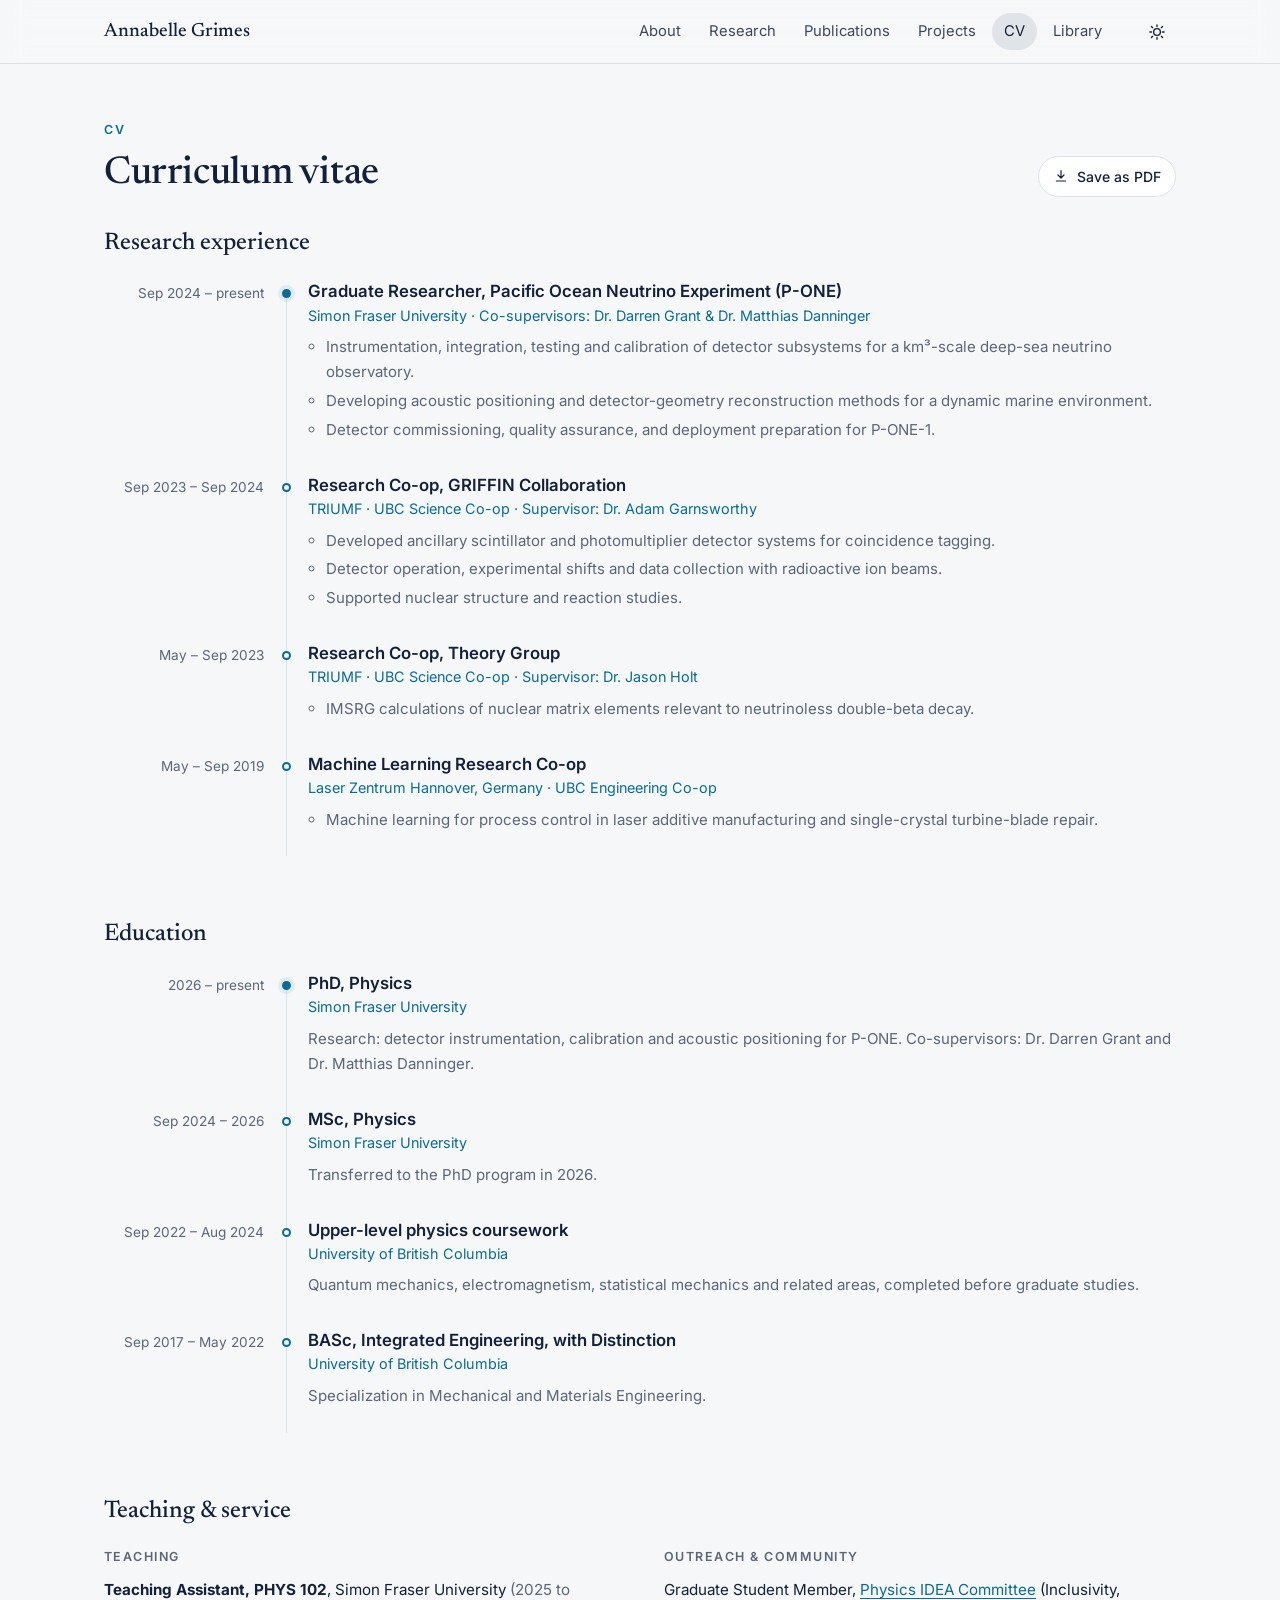
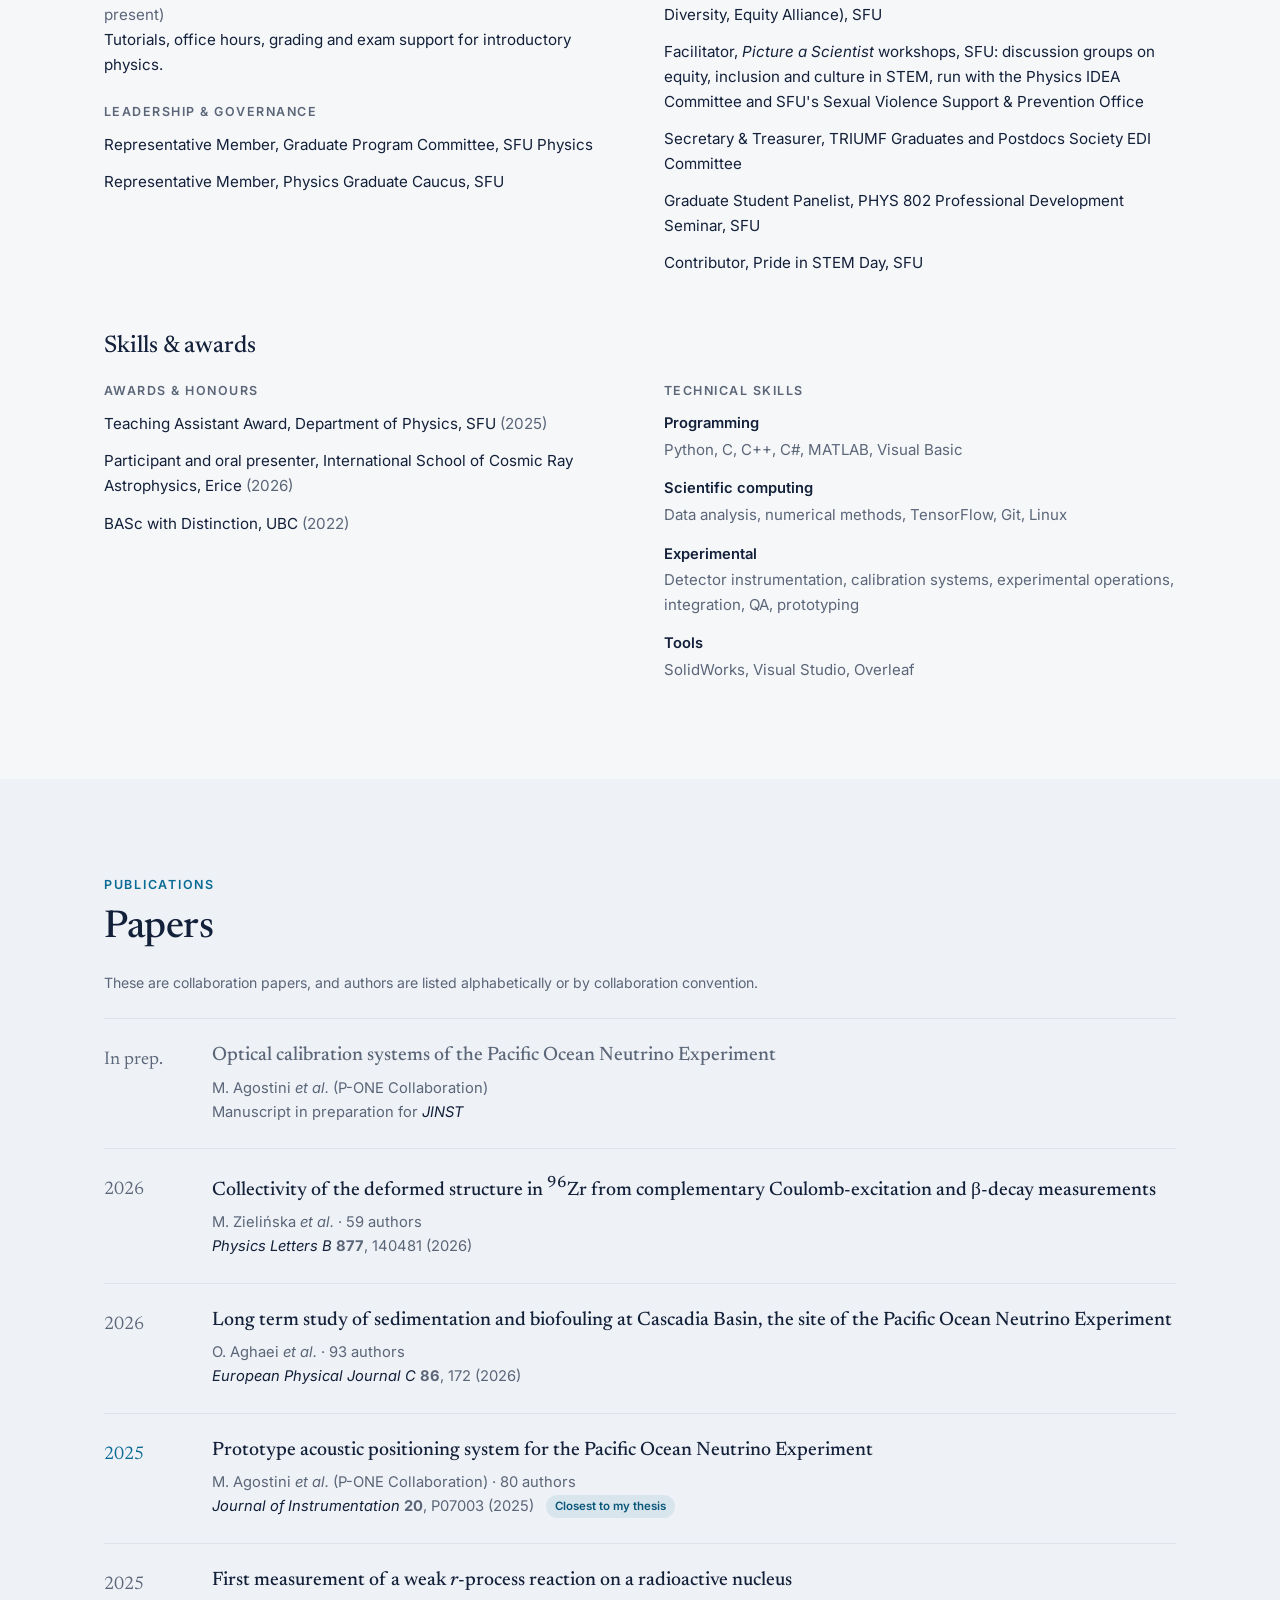
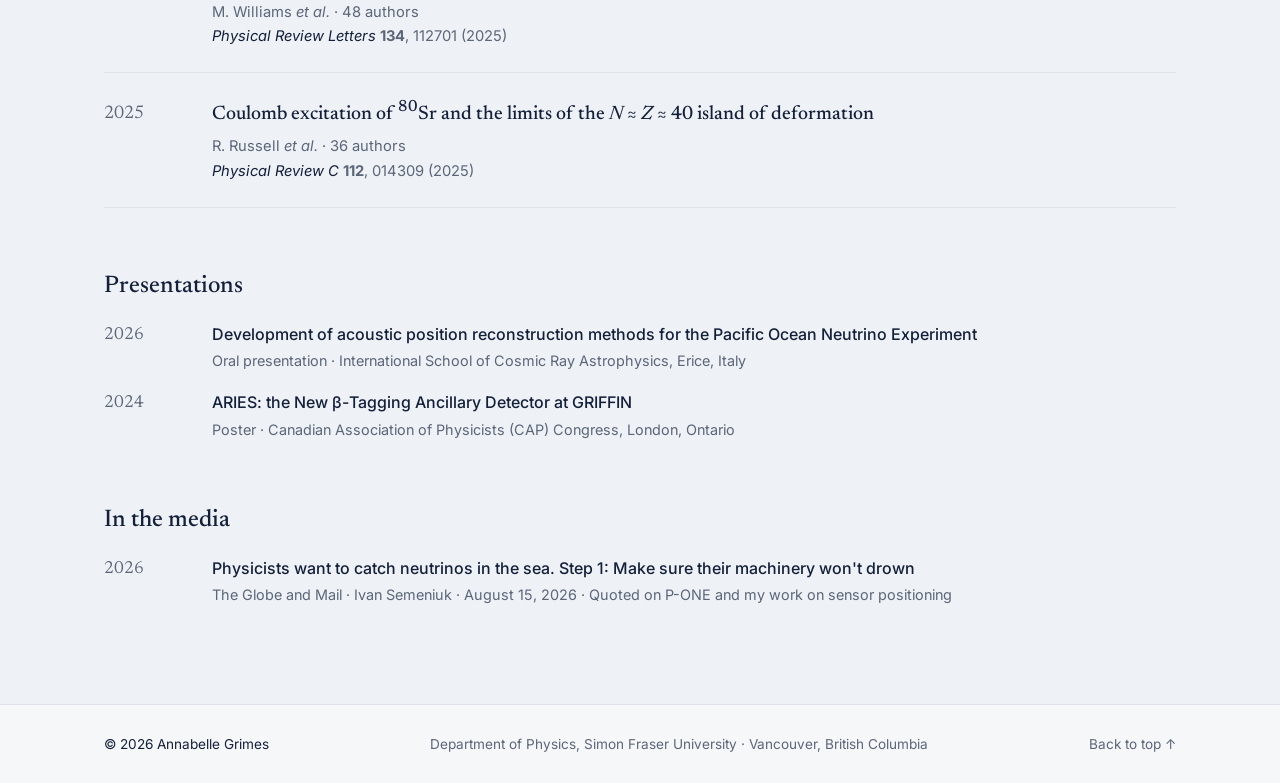
==== commit 870a5425: "Home: label photos, add Erice talk photo, name ARIES Correct the Erice entry to an oral presentation" ====
--- a/cv/index.html
+++ b/cv/index.html
@@ -17,7 +17,7 @@
   <link rel="preconnect" href="https://fonts.googleapis.com">
   <link rel="preconnect" href="https://fonts.gstatic.com" crossorigin>
   <link href="https://fonts.googleapis.com/css2?family=Inter:wght@400;500;600&family=Newsreader:opsz,wght@6..72,400;6..72,500;6..72,600&display=swap" rel="stylesheet">
-  <link rel="stylesheet" href="../assets/style.css?v=20261107062000">
+  <link rel="stylesheet" href="../assets/style.css?v=20261108130000">
   <script>
     try { var t = localStorage.getItem('theme'); if (t) document.documentElement.setAttribute('data-theme', t); } catch (e) {}
   </script>
@@ -191,7 +191,7 @@
               <h4 class="mini">Awards &amp; honours</h4>
               <ul class="plain">
                 <li>Teaching Assistant Award, Department of Physics, SFU <span class="muted">(2025)</span></li>
-                <li>Participant and poster presenter, International School of Cosmic Ray Astrophysics, Erice <span class="muted">(2026)</span></li>
+                <li>Participant and oral presenter, International School of Cosmic Ray Astrophysics, Erice <span class="muted">(2026)</span></li>
                 <li>BASc with Distinction, UBC <span class="muted">(2022)</span></li>
               </ul>
             </div>
@@ -279,11 +279,11 @@
           <li>
             <span class="talks__year">2026</span>
             <div><strong>Development of acoustic position reconstruction methods for the Pacific Ocean Neutrino Experiment</strong>
-              <span class="muted">Poster &middot; International School of Cosmic Ray Astrophysics, Erice, Italy</span></div>
+              <span class="muted">Oral presentation &middot; International School of Cosmic Ray Astrophysics, Erice, Italy</span></div>
           </li>
           <li>
             <span class="talks__year">2024</span>
-            <div><strong>Development of an ancillary scintillator detector array for coincidence tagging in GRIFFIN</strong>
+            <div><strong>ARIES: the New &beta;-Tagging Ancillary Detector at GRIFFIN</strong>
               <span class="muted">Poster &middot; Canadian Association of Physicists (CAP) Congress, London, Ontario</span></div>
           </li>
         </ul>
--- a/assets/style.css
+++ b/assets/style.css
@@ -442,6 +442,16 @@
 .card--feature .card__media { aspect-ratio: 2.4 / 1; }
 @media (max-width: 760px) { .card--feature .card__media { aspect-ratio: 16 / 9; } }
 .card--feature .card__media img { object-position: 50% 90%; }
+.card__media:has(.photo-label) { position: relative; }
+.photo-label {
+  position: absolute; left: 10px; bottom: 10px; max-width: calc(100% - 20px);
+  padding: 4px 10px; border-radius: 6px;
+  background: rgba(7, 28, 54, .82); color: #fff;
+  font-size: .76rem; line-height: 1.35; pointer-events: none;
+}
+.talk-photo { position: relative; margin: 12px 0 0; max-width: 480px; border-radius: 10px; overflow: hidden; border: 1px solid var(--line); }
+.talk-photo img { display: block; width: 100%; height: auto; }
+@media print { .talk-photo { display: none; } }
 
 /* ---------- Project groups ---------- */
 .proj-group + .proj-group { margin-top: 44px; }
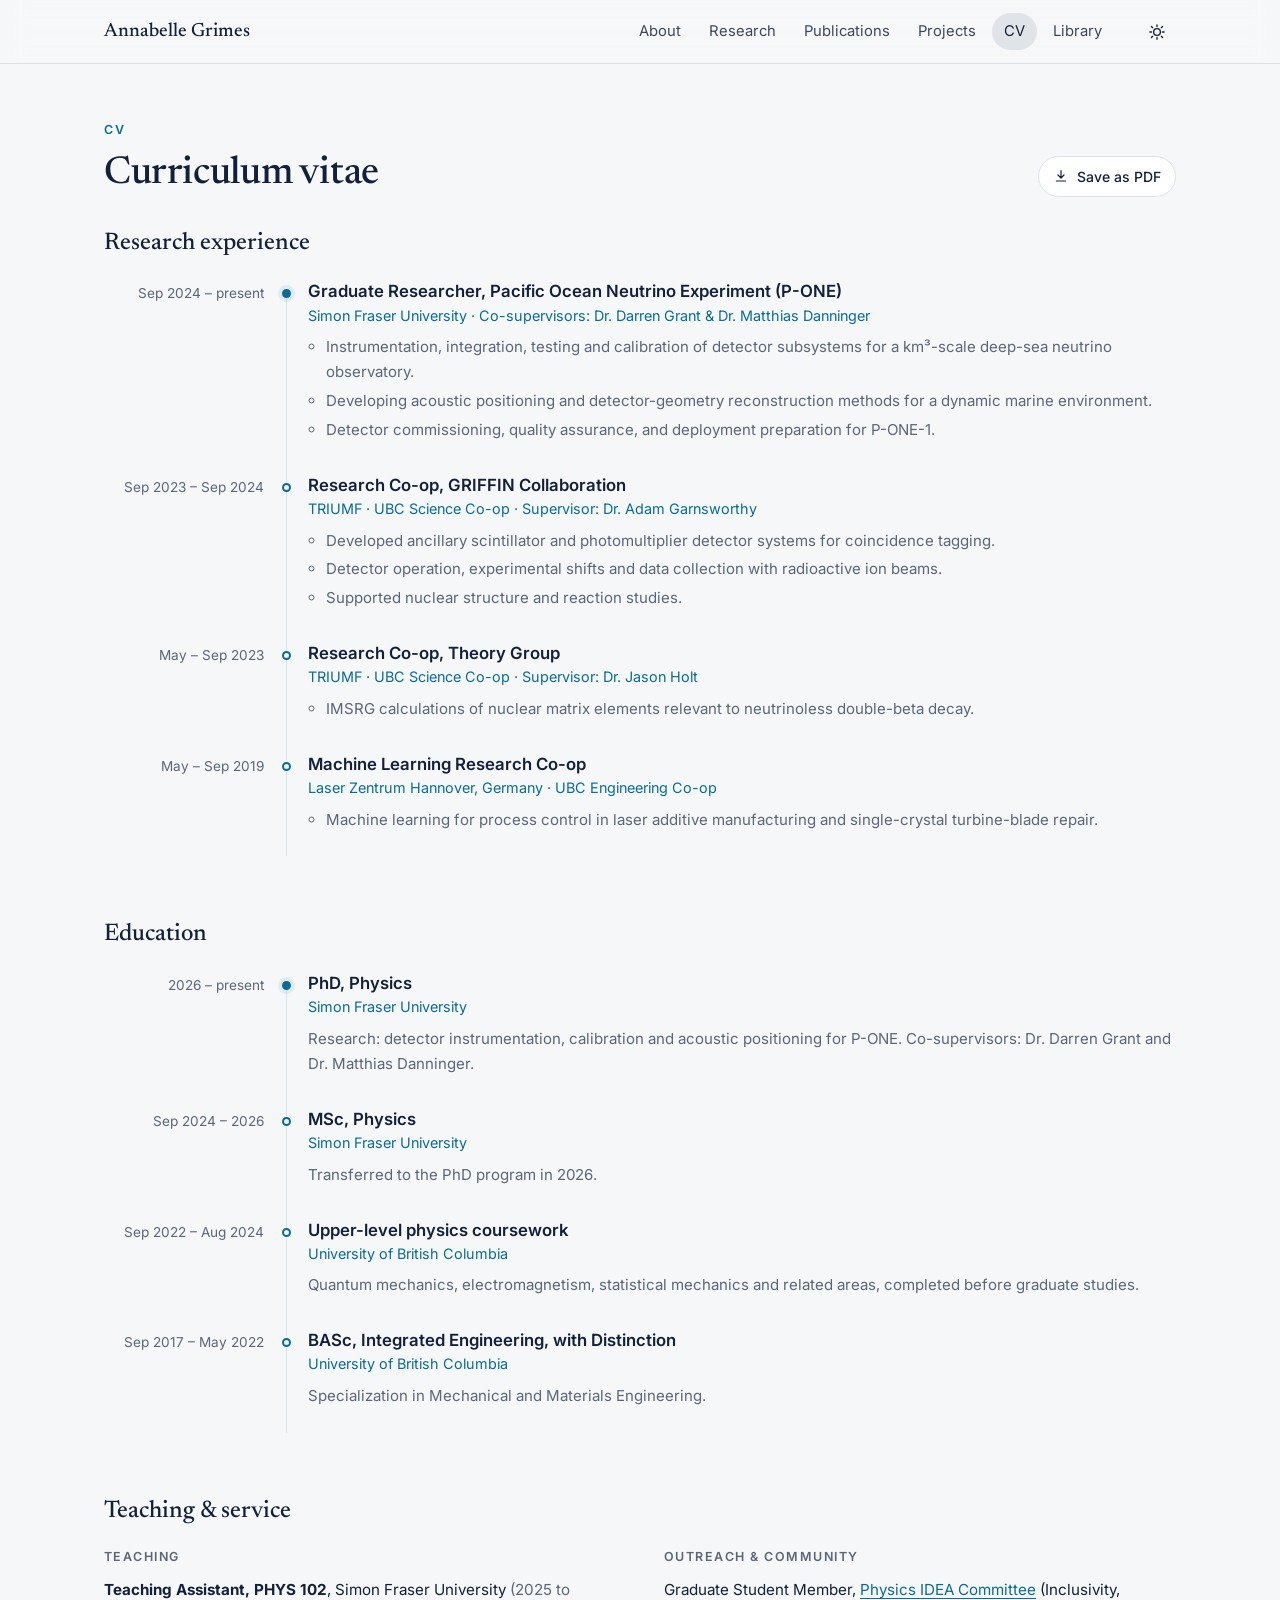
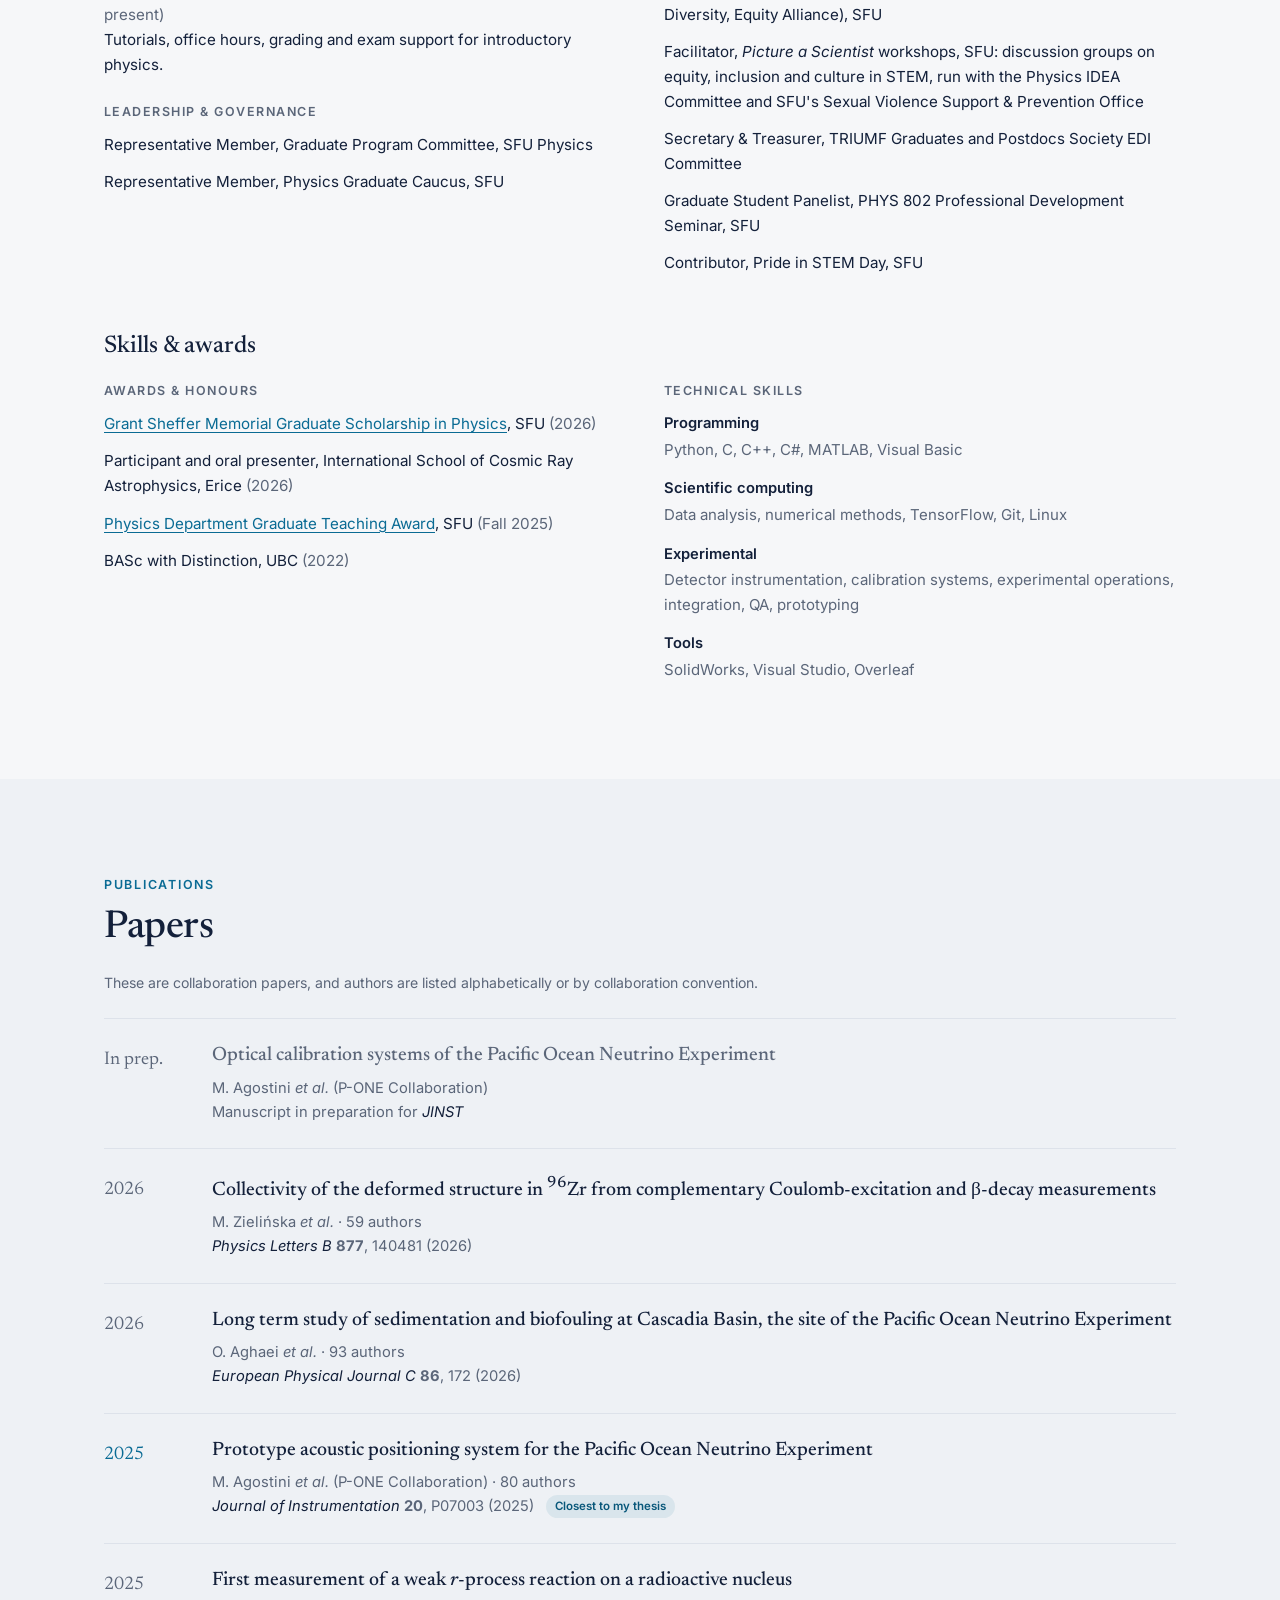
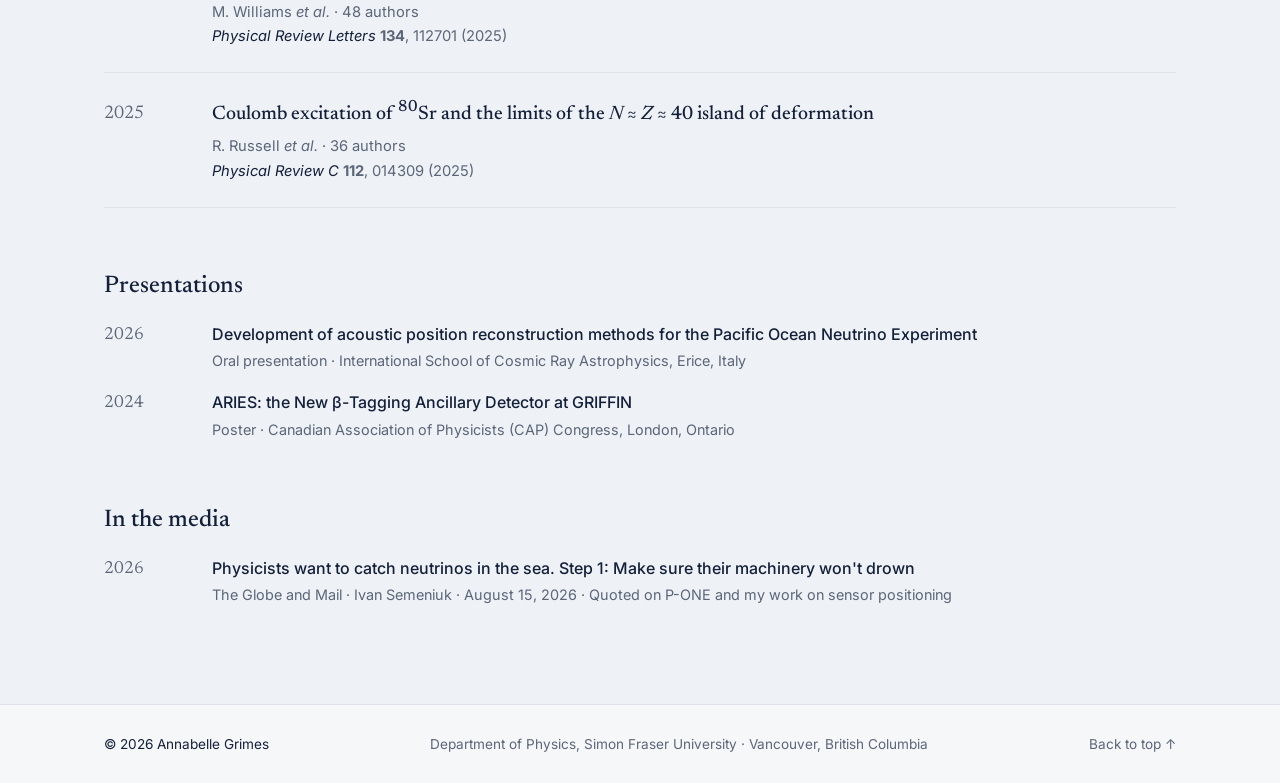
==== commit c93dff90: "Presentations: side thumbnails and ARIES poster; CV: add awards Show the Erice talk photo as a small" ====
--- a/cv/index.html
+++ b/cv/index.html
@@ -17,7 +17,7 @@
   <link rel="preconnect" href="https://fonts.googleapis.com">
   <link rel="preconnect" href="https://fonts.gstatic.com" crossorigin>
   <link href="https://fonts.googleapis.com/css2?family=Inter:wght@400;500;600&family=Newsreader:opsz,wght@6..72,400;6..72,500;6..72,600&display=swap" rel="stylesheet">
-  <link rel="stylesheet" href="../assets/style.css?v=20261108130000">
+  <link rel="stylesheet" href="../assets/style.css?v=20261108140000">
   <script>
     try { var t = localStorage.getItem('theme'); if (t) document.documentElement.setAttribute('data-theme', t); } catch (e) {}
   </script>
@@ -190,8 +190,9 @@
             <div>
               <h4 class="mini">Awards &amp; honours</h4>
               <ul class="plain">
-                <li>Teaching Assistant Award, Department of Physics, SFU <span class="muted">(2025)</span></li>
+                <li><a href="https://www.sfu.ca/gradstudies/awards-funding/internal-donor-funded/phys.html#sheffer" target="_blank" rel="noopener">Grant Sheffer Memorial Graduate Scholarship in Physics</a>, SFU <span class="muted">(2026)</span></li>
                 <li>Participant and oral presenter, International School of Cosmic Ray Astrophysics, Erice <span class="muted">(2026)</span></li>
+                <li><a href="https://www.sfu.ca/physics/graduate/AwardsandScholarships.html" target="_blank" rel="noopener">Physics Department Graduate Teaching Award</a>, SFU <span class="muted">(Fall 2025)</span></li>
                 <li>BASc with Distinction, UBC <span class="muted">(2022)</span></li>
               </ul>
             </div>
--- a/assets/style.css
+++ b/assets/style.css
@@ -449,9 +449,18 @@
   background: rgba(7, 28, 54, .82); color: #fff;
   font-size: .76rem; line-height: 1.35; pointer-events: none;
 }
-.talk-photo { position: relative; margin: 12px 0 0; max-width: 480px; border-radius: 10px; overflow: hidden; border: 1px solid var(--line); }
+.talks__item { display: grid; grid-template-columns: minmax(0, 1fr) 220px; gap: 24px; align-items: start; }
+.talk-photo { position: relative; margin: 0; border-radius: 8px; overflow: hidden; border: 1px solid var(--line); }
 .talk-photo img { display: block; width: 100%; height: auto; }
-@media print { .talk-photo { display: none; } }
+.talk-photo .photo-label { left: 6px; bottom: 6px; max-width: calc(100% - 12px); padding: 2px 7px; font-size: .68rem; }
+@media (max-width: 600px) {
+  .talks__item { grid-template-columns: 1fr; gap: 10px; }
+  .talk-photo { max-width: 260px; }
+}
+@media print {
+  .talks__item { display: block; }
+  .talk-photo { display: none; }
+}
 
 /* ---------- Project groups ---------- */
 .proj-group + .proj-group { margin-top: 44px; }
